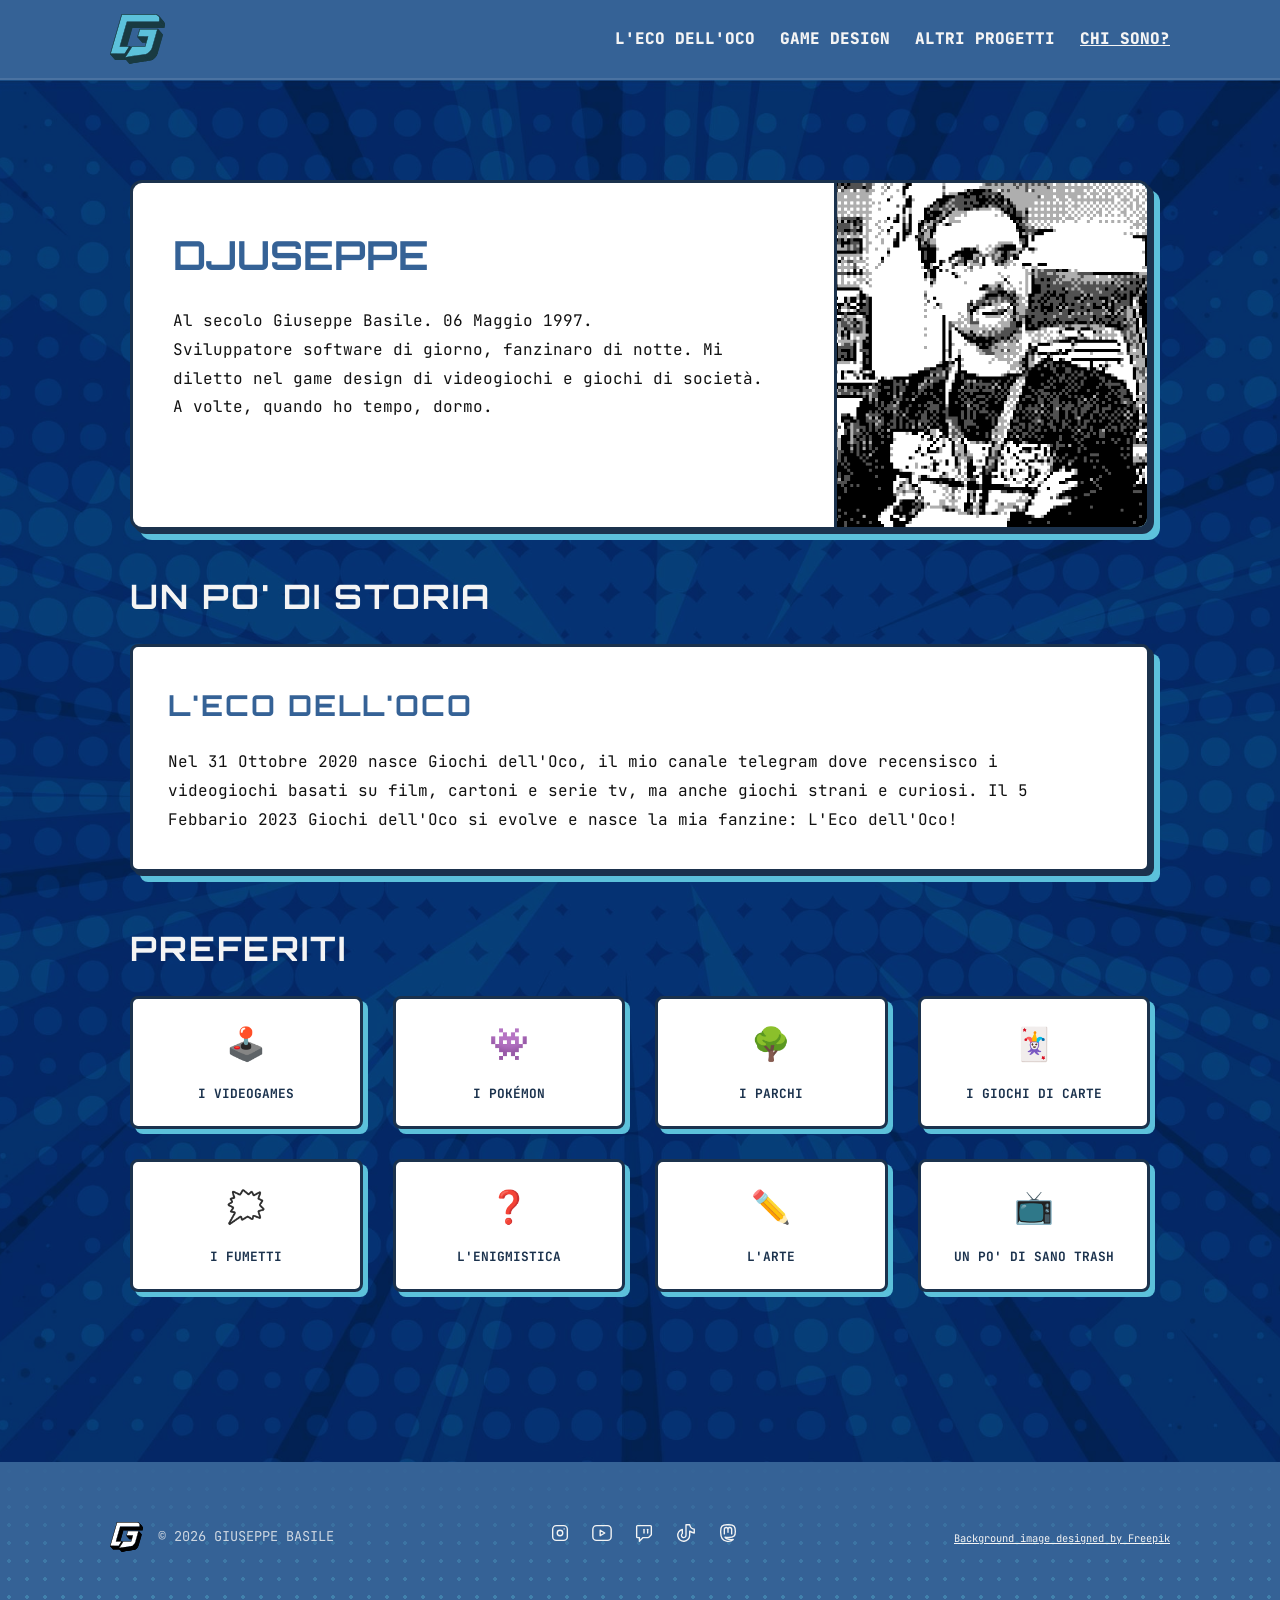
==== pages/about.html @ 5ff9396b "Update about.html" ====
<!DOCTYPE html>
<html lang="it">

<head>
    <meta charset="UTF-8">
    <meta name="viewport" content="width=device-width, initial-scale=1.0">
    <title>Giochi dell'Oco by Djuseppe</title>
    <link rel="stylesheet" href="/style.css">
    <link
        href="https://fonts.googleapis.com/css2?family=JetBrains+Mono:ital,wght@0,100..800;1,100..800&family=Orbitron:wght@400..900&family=Public+Sans:ital,wght@0,100..900;1,100..900&display=swap"
        rel="stylesheet">
</head>

<body>

    <nav class="navbar">
        <div class="container nav-container">
            <div class="logo">
                <a href="/index.html">
                    <img src="/img/logo-colori.svg" alt="Logo Giochi dell'Oco" id="site-logo">
                </a>
            </div>

            <button class="menu-toggle" id="mobile-menu">
                <span class="bar"></span>
                <span class="bar"></span>
                <span class="bar"></span>
            </button>

            <ul class="nav-links">
                <li><a href="pages/eco.html">L'Eco dell'Oco</a></li>
                <li><a href="pages/giochi.html">Game Design</a></li>
                <li><a href="pages/progetti.html">Altri Progetti</a></li>
                <li><a href="pages/about.html" class="active">Chi sono?</a></li>
            </ul>
        </div>
    </nav>

    <div class="page-main-content">

        <main class="main-content">
            <div class="container">

                <section class="bio-section">
                    <div class="container">
                        <article class="bio-card">
                            <div class="bio-content">
                                <h2>DJUSEPPE</h2>
                                <p>
                                    Al secolo Giuseppe Basile. 06 Maggio 1997. </br>
                                    Sviluppatore software di giorno, fanzinaro di notte. Mi diletto nel game design di
                                    videogiochi e giochi di società.</br>
                                    A volte, quando ho tempo, dormo.
                                </p>
                            </div>
                            <div class="bio-image">
                                <img src="../img/gbcamera.png" alt="Djuseppe" class="zine-img">
                            </div>
                        </article>

                        <div class="section-title">
                            <h3>Un po' di Storia</h3>
                        </div>

                        <article class="info-block">
                            <h3>L'Eco dell'Oco</h3>
                            <p>
                                Nel 31 Ottobre 2020 nasce Giochi dell'Oco, il mio canale telegram dove recensisco i
                                videogiochi basati su film, cartoni e serie tv, ma anche giochi strani e curiosi.
                                Il 5 Febbario 2023 Giochi dell'Oco si evolve e nasce la mia fanzine: L'Eco dell'Oco!
                            </p>
                        </article>

                        <div class="section-title">
                            <h3>Preferiti</h3>
                        </div>
                        <section class="inventory-section">
                            <div class="inventory-grid">
                                <div class="inv-item">
                                    <span class="inv-icon">🕹️</span>
                                    <span class="inv-name">I Videogames</span>
                                </div>
                                <div class="inv-item">
                                    <span class="inv-icon">👾</span>
                                    <span class="inv-name">I Pokémon</span>
                                </div>
                                <div class="inv-item">
                                    <span class="inv-icon">🌳</span>
                                    <span class="inv-name">I Parchi</span>
                                </div>
                                <div class="inv-item">
                                    <span class="inv-icon">🃏</span>
                                    <span class="inv-name">I giochi di carte</span>
                                </div>
                                <div class="inv-item">
                                    <span class="inv-icon">🗯️</span>
                                    <span class="inv-name">I Fumetti</span>
                                </div>
                                <div class="inv-item">
                                    <span class="inv-icon">❓</span>
                                    <span class="inv-name">L'enigmistica</span>
                                </div>
                                <div class="inv-item">
                                    <span class="inv-icon">✏️</span>
                                    <span class="inv-name">L'arte</span>
                                </div>
                                <div class="inv-item">
                                    <span class="inv-icon">📺</span>
                                    <span class="inv-name">Un po' di sano trash</span>
                                </div>
                            </div>
                        </section>


                    </div>
                </section>

            </div>
        </main>

    </div>

    <footer class="main-footer">
        <div class="container footer-content">
            <div class="footer-left">
                <div class="logo">
                    <img src="/img/logo-bn.svg" alt="Logo Giochi dell'Oco" id="mini-logo">
                </div>
                <p class="copyright">&copy; 2026 Giuseppe Basile</p>
            </div>

            <div class="footer-right">

                <a href="https://www.instagram.com/djuseppegrm" title="Instagram">
                    <svg xmlns="http://www.w3.org/2000/svg" width="24" height="24" viewBox="0 0 24 24" fill="none"
                        stroke="currentColor" stroke-width="2" stroke-linecap="round" stroke-linejoin="round"
                        class="icon icon-tabler icons-tabler-outline icon-tabler-brand-instagram">
                        <path stroke="none" d="M0 0h24v24H0z" fill="none" />
                        <path d="M4 8a4 4 0 0 1 4 -4h8a4 4 0 0 1 4 4v8a4 4 0 0 1 -4 4h-8a4 4 0 0 1 -4 -4l0 -8" />
                        <path d="M9 12a3 3 0 1 0 6 0a3 3 0 0 0 -6 0" />
                        <path d="M16.5 7.5v.01" />
                    </svg>
                </a>

                <a href="https://www.youtube.com/@djuseppe97" title="Youtube">
                    <svg xmlns="http://www.w3.org/2000/svg" width="24" height="24" viewBox="0 0 24 24" fill="none"
                        stroke="currentColor" stroke-width="2" stroke-linecap="round" stroke-linejoin="round"
                        class="icon icon-tabler icons-tabler-outline icon-tabler-brand-youtube">
                        <path stroke="none" d="M0 0h24v24H0z" fill="none" />
                        <path d="M2 8a4 4 0 0 1 4 -4h12a4 4 0 0 1 4 4v8a4 4 0 0 1 -4 4h-12a4 4 0 0 1 -4 -4v-8" />
                        <path d="M10 9l5 3l-5 3l0 -6" />
                    </svg>
                </a>

                <a href="https://www.twitch.tv/djuseppettv" title="Twitch">
                    <svg xmlns="http://www.w3.org/2000/svg" width="24" height="24" viewBox="0 0 24 24" fill="none"
                        stroke="currentColor" stroke-width="2" stroke-linecap="round" stroke-linejoin="round"
                        class="icon icon-tabler icons-tabler-outline icon-tabler-brand-twitch">
                        <path stroke="none" d="M0 0h24v24H0z" fill="none" />
                        <path
                            d="M4 5v11a1 1 0 0 0 1 1h2v4l4 -4h5.584c.266 0 .52 -.105 .707 -.293l2.415 -2.414c.187 -.188 .293 -.442 .293 -.708v-8.585a1 1 0 0 0 -1 -1h-14a1 1 0 0 0 -1 1l.001 0" />
                        <path d="M16 8l0 4" />
                        <path d="M12 8l0 4" />
                    </svg>
                </a>

                <a href="https://www.tiktok.com/@djuseppe_" title="TikTok">
                    <svg xmlns="http://www.w3.org/2000/svg" width="24" height="24" viewBox="0 0 24 24" fill="none"
                        stroke="currentColor" stroke-width="2" stroke-linecap="round" stroke-linejoin="round"
                        class="icon icon-tabler icons-tabler-outline icon-tabler-brand-tiktok">
                        <path stroke="none" d="M0 0h24v24H0z" fill="none" />
                        <path
                            d="M21 7.917v4.034a9.948 9.948 0 0 1 -5 -1.951v4.5a6.5 6.5 0 1 1 -8 -6.326v4.326a2.5 2.5 0 1 0 4 2v-11.5h4.083a6.005 6.005 0 0 0 4.917 4.917" />
                    </svg>
                </a>

                <a href="https://livellosegreto.it/@Djuseppe" title="Mastodon">
                    <svg xmlns="http://www.w3.org/2000/svg" width="24" height="24" viewBox="0 0 24 24" fill="none"
                        stroke="currentColor" stroke-width="2" stroke-linecap="round" stroke-linejoin="round"
                        class="icon icon-tabler icons-tabler-outline icon-tabler-brand-mastodon">
                        <path stroke="none" d="M0 0h24v24H0z" fill="none" />
                        <path
                            d="M18.648 15.254c-1.816 1.763 -6.648 1.626 -6.648 1.626a18.262 18.262 0 0 1 -3.288 -.256c1.127 1.985 4.12 2.81 8.982 2.475c-1.945 2.013 -13.598 5.257 -13.668 -7.636l-.026 -1.154c0 -3.036 .023 -4.115 1.352 -5.633c1.671 -1.91 6.648 -1.666 6.648 -1.666s4.977 -.243 6.648 1.667c1.329 1.518 1.352 2.597 1.352 5.633s-.456 4.074 -1.352 4.944" />
                        <path
                            d="M12 11.204v-2.926c0 -1.258 -.895 -2.278 -2 -2.278s-2 1.02 -2 2.278v4.722m4 -4.722c0 -1.258 .895 -2.278 2 -2.278s2 1.02 2 2.278v4.722" />
                    </svg>
                </a>

            </div>

            <div class="footer-credits">
                <a class="designedby" href="http://www.freepik.com">Background image designed by Freepik</a>
            </div>
        </div>

    </footer>

    <script>
        const menu = document.querySelector('#mobile-menu');
        const menuLinks = document.querySelector('.nav-links');
        const body = document.querySelector('body');

        menu.addEventListener('click', function () {
            menu.classList.toggle('is-active');
            menuLinks.classList.toggle('active');

            if (menuLinks.classList.contains('active')) {
                body.style.overflow = 'hidden';
            } else {
                body.style.overflow = 'auto';
            }
        });
    </script>

</body>

</html>
---- style.css ----
/* --- VARIABILI COLORE E FONT --- */
:root {
    --primary-color: #356296;
    --secondary-color: #1b324d;
    --accent-color: #5cc1db;
    --alert-color: #ff6b6b;
    --text-dark: #111111;
    --text-grey: #666666;
    --text-light: #f4f4f4;
    --bg-body: #fdfdfd;
    --bg-card: #ffffff;
    --shadow: 0 4px 15px rgba(0, 0, 0, 0.1);

    --font-titles: 'Orbitron', sans-serif;
    --font-mid: "JetBrains Mono", monospace;
    --font-body: 'Open Sans', sans-serif;
}

/* --- RESET E BASE --- */
* {
    margin: 0;
    padding: 0;
    box-sizing: border-box;
}

body {
    font-family: var(--font-body);
    color: var(--text-light);
    line-height: 1.6;
    width: 100%;
    min-height: 100vh;
    margin: 0;
    padding: 0;

}

.page-main-content {
    background-image: url('img/back.jpg');
    background-position: center center;
    background-repeat: no-repeat;
    background-size: cover;
    padding-bottom: 60px;
    background-blend-mode: multiply;
    background-color: var(--primary-color);
}


.container {
    max-width: 1100px;
    margin: 0 auto;
    padding: 0 20px;
}

/* --- NAVBAR --- */
.navbar {
    background-color: var(--primary-color);
    border-bottom: 2px solid rgba(255, 255, 255, 0.1);
    height: 80px;
    display: flex;
    align-items: center;
    position: sticky;
    top: 0;
    z-index: 1000;
}

.nav-container {
    display: flex;
    justify-content: space-between;
    align-items: center;
    width: 100%;
}

.logo #site-logo {
    height: 50px;
    width: auto;
    display: block;
}

.logo #mini-logo {
    height: 30px;
    width: auto;
    display: block;
}

.nav-links {
    display: flex;
    list-style: none;
}

.nav-links li {
    margin-left: 25px;
}

.nav-links a {
    color: var(--text-light);
    text-decoration: none;
    font-family: var(--font-mid);
    text-transform: uppercase;
    font-size: 1rem;
    font-weight: 800;
    transition: transform 0.3s ease, color 0.3s ease;
    display: inline-block;
}

.nav-links a:hover {
    color: var(--accent-color) !important;
    transform: scale(1.1);
}

.nav-links a.active {
    text-decoration: underline;
    pointer-events: none;
    cursor: default;
}

/* --- HAMBURGER MENU --- */
.menu-toggle {
    display: none;
    flex-direction: column;
    cursor: pointer;
    background: none;
    border: none;
}

.bar {
    width: 28px;
    height: 3px;
    background-color: var(--bg-card);
    margin: 4px 0;
    transition: all 0.3s ease-in-out;
}

.menu-toggle.is-active .bar:nth-child(1) {
    transform: translateY(11px) rotate(45deg);
}

.menu-toggle.is-active .bar:nth-child(2) {
    opacity: 0;
    transform: translateX(-20px);
}

.menu-toggle.is-active .bar:nth-child(3) {
    transform: translateY(-11px) rotate(-45deg);
}

/* --- HERO SECTION --- */
.hero-section {
    padding: 20px 0px 80px 0px;
    text-align: center;
    background-color: transparent;
}

/* --- OTTIMIZZAZIONE MOBILE --- */
@media (max-width: 768px) {
    .hero-section {
        /* Riduciamo il padding inferiore (es. a 40px) per non lasciare troppo vuoto */
        padding-bottom: 40px;
    }
}



.hero-section h1 {
    font-family: 'Orbitron', sans-serif;
    font-weight: 900;
    font-size: clamp(3rem, 10vw, 5rem);
    color: var(--bg-body);
    letter-spacing: 4px;

    -webkit-text-stroke: 4px var(--primary-color);
    paint-order: stroke fill;

    rotate: -1deg;

    transform: skewX(-10deg);

    text-shadow:
        0px 1px 0px var(--primary-color),
        0px 2px 0px var(--primary-color),
        0px 3px 0px var(--primary-color),
        0px 4px 0px var(--primary-color),
        0px 5px 0px var(--primary-color),
        0px 6px 0px var(--primary-color),
        0px 7px 0px var(--primary-color),
        0px 8px 0px var(--primary-color),
        0px 0px 20px var(--secondary-color);

    display: inline-block;

    filter: brightness(1.2) contrast(1.1);
}

.hero-subtitle {
    color: var(--text-light);
    font-weight: 900;
    font-family: var(--font-mid);
    text-transform: uppercase;
    letter-spacing: 1px;
    text-shadow: 2px 2px 0px var(--secondary-color);
}

/* --- GRIGLIA CARDS (Main Content) --- */
.main-content {
    padding: 60px 0;
}

.card-grid {
    display: grid;
    grid-template-columns: repeat(3, 1fr);
    gap: 60px;
    margin-bottom: 60px;
    align-items: center;
}

/* --- CARD --- */

.zine-card {
    background: white;
    border-radius: 8px 8px 8px 8px;
    position: relative;
    box-shadow:
        4px 4px 0px var(--secondary-color),
        10px 10px 0px var(--accent-color);
    display: flex;
    flex-direction: column;
    border: 3px solid var(--secondary-color);
    transition: transform 0.2s ease, box-shadow 0.2s ease;
}

.zine-card a {
    text-decoration: none;
}

.card-content h3 {
    font-family: var(--font-mid);
    font-size: 1.3rem;
    color: var(--primary-color);
    margin-bottom: 12px;
    text-transform: uppercase;
    font-weight: 900;
}

.card-content p {
    font-family: var(--font-mid);
    font-size: 0.9rem;
    color: var(--text-dark);
    margin-bottom: 25px;
    line-height: 1.5;
}

.card-btn {
    font-size: 1.1rem;
    margin-top: auto;
    font-family: var(--font-mid);
    font-weight: 700;
    color: var(--primary-color);
    border-bottom: 3px solid var(--accent-color);
    align-self: flex-end;
}

.zine-card:hover {
    animation: cardWiggle 0.3s ease-in-out;
}

.zine-card:hover .card-btn {
    color: var(--accent-color);

}

.card-tag {
    position: absolute;
    top: -12px;
    right: 15px;
    background: var(--alert-color);
    box-shadow: 3px 3px 0px var(--primary-color);
    color: white;
    padding: 4px 12px;
    font-family: var(--font-mid);
    font-weight: 800;
    font-size: 0.75rem;
    transform: rotate(3deg);
    z-index: 10;
    text-transform: uppercase;
}

.card-image {
    width: 100%;
    height: 240px;
    background: #f0f0f0;
    overflow: hidden;
    border-radius: 8px 8px 0 0;
}

.zine-img {
    width: 100%;
    height: 100%;
    object-fit: cover;
    /* Ritaglia l'immagine per riempire il rettangolo senza schiacciarsi */
    display: block;
    filter: contrast(1.1) saturate(0.9);
    /* Un leggero tocco vintage/zine */
}

.placeholder-img {
    width: 100%;
    height: 100%;
    opacity: 0.1;
}

.card-content {
    padding: 25px 20px;
    display: flex;
    flex-direction: column;
    flex-grow: 1;
    position: relative;
    z-index: 1;
    background: white;
    border-radius: 8px;
    overflow: hidden
}

.card-content::before {
    content: "";
    position: absolute;
    top: -20%;
    left: -20%;
    width: 150%;
    height: 150%;
    transform: rotate(-15deg);
    background-image: radial-gradient(var(--accent-color) 4px, transparent 4px);
    background-size: 16px 16px;
    -webkit-mask-image: linear-gradient(to left, rgba(0, 0, 0, 0.4) 0%, rgba(0, 0, 0, 0) 100%);
    mask-image: linear-gradient(to left, rgba(0, 0, 0, 0.4) 0%, rgba(0, 0, 0, 0) 100%);
    z-index: -1;
    pointer-events: none;
}


/* --- RISALTO CARD CENTRALE --- */
.zine-card.featured {
    border-color: var(--accent-color);
    scale: 1.2;
    z-index: 10;
    box-shadow:
        6px 6px 0px var(--secondary-color),
        12px 12px 0px var(--alert-color),
        0 0 20px var(--accent-color);
}

.zine-card.featured::after {
    content: "";
    position: absolute;
    inset: 0;
    /* Crea una sfumatura azzurra che parte dal basso */
    background: linear-gradient(to top, rgba(0, 212, 255, 0.15) 0%, transparent 40%);
    pointer-events: none;
    /* Così puoi cliccare i tasti sotto */
    border-radius: 8px;
    z-index: 2;
}

/* --- SIMBOLINI GEOMETRICI (SPARKS) INTORNO ALLA CARD --- */

/* Contenitore principale all'interno della card: si assicura che i simboli non creino scrollbar */
.zine-card.featured .card-sparks {
    position: absolute;
    inset: 0;
    pointer-events: none;
    /* Non bloccano i click sulla card */
    z-index: -1;
    /* Fluttuano *dietro* la card per non coprire il testo */
}

/* Regola base per ogni singolo simbolino */
.spark {
    position: absolute;
    display: block;
    width: 14px;
    /* Dimensione dei simbolini */
    height: 14px;
    opacity: 1;
    transition: transform 0.3s ease;
}

/* LA FORMA A CROCE (PLUS) - Usiamo pseudo-elementi per crearla con precisione */
.spark::before,
.spark::after {
    content: "";
    position: absolute;
    top: 50%;
    left: 50%;
    background: currentColor;
    /* Prende il color definito sotto */
    border-radius: 2px;
}

/* Linea Orizzontale */
.spark::before {
    width: 100%;
    height: 4px;
    /* Spessore linea */
    transform: translate(-50%, -50%);
}

/* Linea Verticale */
.spark::after {
    width: 4px;
    /* Spessore linea */
    height: 100%;
    transform: translate(-50%, -50%);
}


/* --- POSIZIONAMENTO SPECIFICO COME NELLA FOTO 6 --- */

/* 1. Croci Ciano in Alto a Sinistra */
.s-cyan-1 {
    color: var(--accent-color);
    /* Ciano */
    top: -30px;
    left: -20px;
    transform: scale(0.8) rotate(-15deg);
}

.s-cyan-2 {
    color: var(--accent-color);
    top: -10px;
    left: -40px;
    transform: scale(1.1) rotate(20deg);
}

/* 2. Croci Arancioni in Basso a Destra */
.s-orange-1 {
    color: var(--alert-color);
    /* L'arancione che avevi già nel tag */
    bottom: -35px;
    right: -15px;
    transform: scale(1) rotate(10deg);
}

.s-orange-2 {
    color: var(--alert-color);
    bottom: -15px;
    right: -35px;
    transform: scale(0.9) rotate(-30deg);
}

/* TOCCO EXTRA INTERATTIVO: Al passaggio del mouse, i simboli "vibrano" */
.zine-card.featured:hover .spark {
    filter: brightness(1.2) drop-shadow(0 0 5px currentColor);
}

/* --- FOOTER --- */
.main-footer {
    background-color: var(--primary-color);
    color: var(--text-light);
    padding: 60px 0;
    position: relative;
    overflow: hidden;
}

.main-footer::before {
    content: "";
    position: absolute;
    top: 0;
    left: 0;
    width: 100%;
    height: 100%;
    background-image: radial-gradient(var(--accent-color) 2px, transparent 2px);
    background-size: 18px 18px;
    -webkit-mask-image: linear-gradient(to top, rgba(0, 0, 0, 0.6) 0%, rgba(0, 0, 0, 0) 100%);
    mask-image: linear-gradient(to top, rgba(0, 0, 0, 0.6) 0%, rgba(0, 0, 0, 0) 100%);
    opacity: 0.6;
    pointer-events: none;
}

.footer-content {
    position: relative;
    z-index: 1;
    display: flex;
    justify-content: space-between;
    align-items: center;
}

.footer-left {
    display: flex;
    align-items: center;
    gap: 15px;
}

.copyright {
    font-family: var(--font-mid);
    font-size: 0.85rem;
    opacity: 0.8;
    text-transform: uppercase;
}

.footer-right {
    display: flex;
    gap: 20px;
    align-items: center;
}

.footer-credits a {
    font-family: var(--font-mid);
    color: var(--text-light);
    font-size: 0.65rem;
}

.footer-right a {
    color: var(--text-light);
    transition: color 0.3s ease, transform 0.2s ease;
}

.footer-right a:hover {
    color: var(--accent-color);
    transform: scale(1.1);
}

.footer-right svg {
    stroke: currentColor;
    width: 22px;
    height: 22px;
    stroke-width: 1.5;
}

/* --- RESPONSIVE --- */
@media screen and (max-width: 900px) {
    .card-grid {
        grid-template-columns: 1fr;
        max-width: 500px;
        margin-left: auto;
        margin-right: auto;
        gap: 50px;
        /* Più spazio tra le card in colonna */
    }

    .zine-card.featured {
        scale: 1;
        box-shadow: 8px 8px 0px var(--accent-color);
        order: -1;
        margin-bottom: 20px;
    }
}

@media screen and (max-width: 768px) {
    .nav-links {
        flex-direction: column;
        justify-content: center;
        align-items: center;
        position: fixed;
        top: 0;
        left: 0;
        width: 100%;
        height: 100vh;
        background-color: var(--primary-color);
        z-index: 999;
        opacity: 0;
        visibility: hidden;
        transform: translateY(-20px);
        transition: all 0.4s cubic-bezier(0.4, 0, 0.2, 1);
    }

    .nav-links.active {
        opacity: 1;
        visibility: visible;
        transform: translateY(0);
    }

    .nav-links li {
        margin: 20px 0;
    }

    .nav-links a {
        font-size: 1.8rem;
    }

    .menu-toggle {
        display: flex;
        z-index: 1000;
    }

    .hero-section h1 {
        font-size: 2.5rem;
    }
}

@media screen and (max-width: 600px) {
    .footer-content {
        flex-direction: column;
        gap: 20px;
        text-align: center;
    }

    .footer-left {
        flex-direction: column;
        gap: 5px;
    }
}

/* Animazione Shake/Wiggle */
@keyframes cardWiggle {
    0% {
        transform: rotate(0deg);
    }

    25% {
        transform: rotate(-1deg);
    }

    50% {
        transform: rotate(1deg);
    }

    75% {
        transform: rotate(-1deg);
    }

    100% {
        transform: rotate(0deg);
    }
}

/* --- BIO CARD SPECIFICA --- */
.bio-card {
    display: flex;
    background: white;
    border: 3px solid var(--secondary-color);
    border-radius: 12px;
    /* Manteniamo la tua firma visiva: la doppia ombra solida */
    box-shadow:
        4px 4px 0px var(--secondary-color),
        10px 10px 0px var(--accent-color);
    margin: 40px 0;
    overflow: hidden;
    /* Per l'immagine e il raggio del bordo */
    min-height: 350px;
}

.bio-content {
    flex: 2;
    /* Prende più spazio del testo */
    padding: 40px;
    display: flex;
    flex-direction: column;
    justify-content:flex-start;
    position: relative;
}

.bio-content h2 {
    font-family: var(--font-titles);
    color: var(--primary-color);
    font-size: 2.5rem;
    margin-bottom: 20px;
    text-transform: uppercase;
}

.bio-content p {
    font-family: var(--font-mid);
    color: var(--text-dark);
    font-size: 1rem;
    line-height: 1.8;
}

.bio-image {
    flex: 1;
    /* Spazio per l'immagine */
    background: var(--accent-color);
    border-left: 3px solid var(--secondary-color);
}

.bio-image img {
    width: 100%;
    height: 100%;
    object-fit: cover;
    display: block;
}

/* Badge di stile per la Bio */
.stat-badge {
    display: inline-block;
    margin-top: 20px;
    margin-right: 10px;
    padding: 5px 15px;
    background: var(--secondary-color);
    color: white;
    font-family: var(--font-mid);
    font-weight: 700;
    font-size: 0.8rem;
    border-radius: 5px;
}

/* --- RESPONSIVE BIO --- */
@media screen and (max-width: 768px) {
    .bio-card {
        flex-direction: column-reverse;
        /* Testo sotto, immagine sopra */
        min-height: auto;
    }

    .bio-image {
        height: 300px;
        border-left: none;
        border-bottom: 3px solid var(--secondary-color);
    }

    .bio-content {
        padding: 25px;
    }

    .bio-content h2 {
        font-size: 1.8rem;
    }
}

/* --- BLOCCO INFO BIO (STATICO) --- */
.info-block {
    background: white;
    border: 3px solid var(--secondary-color);
    border-radius: 8px;
    padding: 35px;
    margin-bottom: 50px;
    position: relative;

    /* Manteniamo la tua firma visiva: la doppia ombra solida */
    box-shadow:
        4px 4px 0px var(--secondary-color),
        10px 10px 0px var(--accent-color);
}

/* Titolo del blocco */
.info-block h3 {
    font-family: var(--font-titles);
    color: var(--primary-color);
    font-size: 1.8rem;
    margin-bottom: 20px;
    text-transform: uppercase;
    letter-spacing: 2px;
}

/* Testo del blocco */
.info-block p {
    font-family: var(--font-mid);
    color: var(--text-dark);
    font-size: 1rem;
    line-height: 1.8;
}

/* Rimuoviamo qualsiasi effetto hover che potrebbe derivare da altre classi */
.info-block:hover {
    transform: none;
    animation: none;
}

.inventory-grid {
    display: grid;
    grid-template-columns: repeat(4, 1fr);
    gap: 30px;
    margin: 20px 0 50px 0;
    justify-content: center;
}

.inv-item {
    background: white;
    border: 3px solid var(--secondary-color);
    border-radius: 8px;
    padding: 20px;
    text-align: center;
    /* Ombra più piccola per elementi piccoli */
    box-shadow: 5px 5px 0px var(--accent-color);
}

.inv-icon {
    display: block;
    font-size: 2rem;
    margin-bottom: 10px;
}

.inv-name {
    font-family: var(--font-mid);
    font-weight: 700;
    text-transform: uppercase;
    font-size: 0.8rem;
    color: var(--secondary-color);
}

.section-title {
    font-family: var(--font-titles);
    color: var(--text-light);
    font-size: 1.8rem;
    margin-bottom: 20px;
    text-transform: uppercase;
    letter-spacing: 2px;
}

/* --- LOGICA RESPONSIVE PER RIGHE SEMPRE UGUALI --- */

/* Tablet: Se lo schermo si restringe, passiamo a 3 colonne (e gli elementi avanzati si centrano) */
@media screen and (max-width: 992px) {
    .inventory-grid {
        grid-template-columns: repeat(2, 1fr);
    }
}

/* Mobile Large: 2 colonne (Perfetto per 8 elementi: avrai 4 righe da 2) */
@media screen and (max-width: 768px) {
    .inventory-grid {
        grid-template-columns: repeat(2, 1fr);
        gap: 15px;
    }
}

/* Mobile Small: Se vuoi proprio esagerare, 1 colonna sola */
@media screen and (max-width: 480px) {
    .inventory-grid {
        grid-template-columns: 1fr;
    }
}
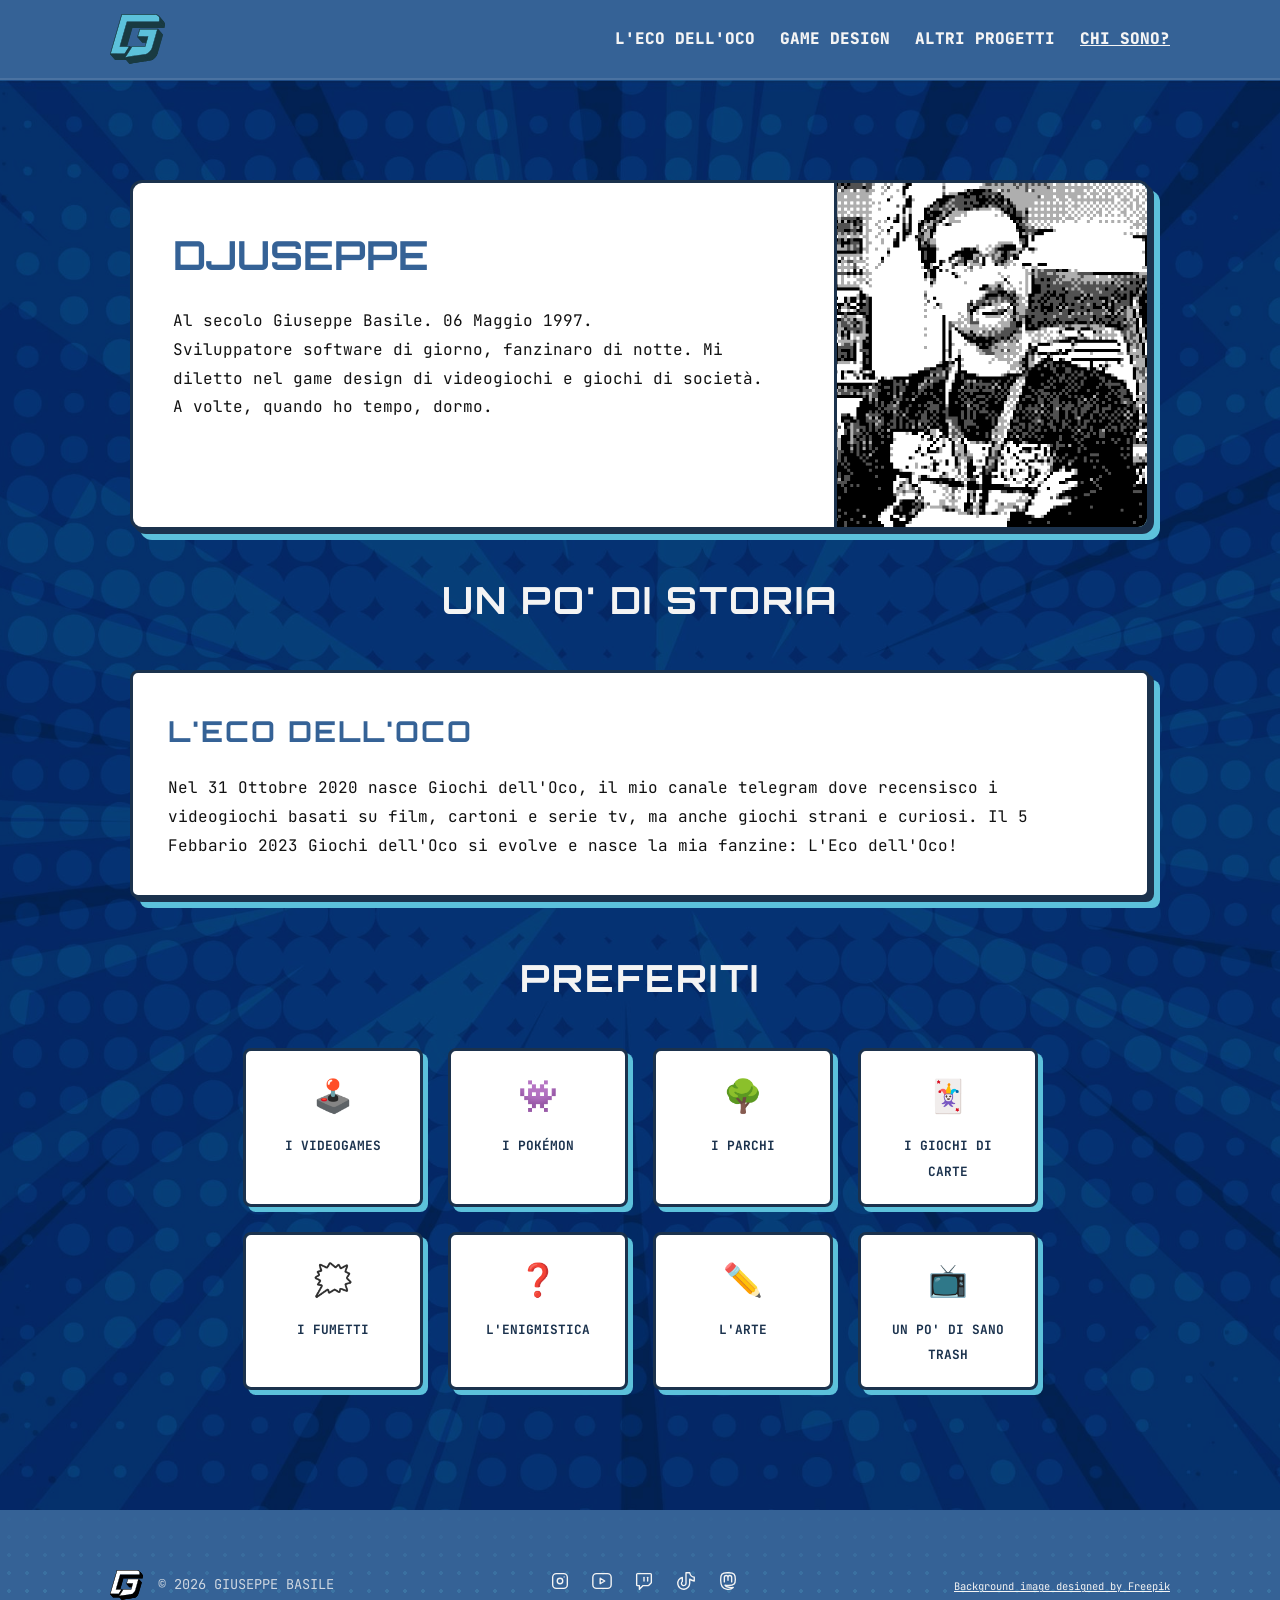
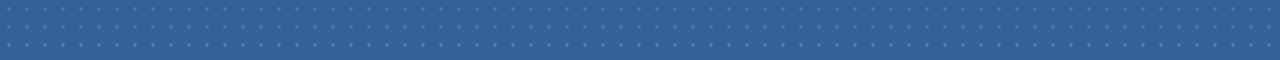
==== commit eabb50a7: "fix + pagina wip" ====
--- a/pages/about.html
+++ b/pages/about.html
@@ -5,7 +5,7 @@
     <meta charset="UTF-8">
     <meta name="viewport" content="width=device-width, initial-scale=1.0">
     <title>Giochi dell'Oco by Djuseppe</title>
-    <link rel="stylesheet" href="/style.css">
+    <link rel="stylesheet" href="../style.css">
     <link
         href="https://fonts.googleapis.com/css2?family=JetBrains+Mono:ital,wght@0,100..800;1,100..800&family=Orbitron:wght@400..900&family=Public+Sans:ital,wght@0,100..900;1,100..900&display=swap"
         rel="stylesheet">
@@ -16,8 +16,8 @@
     <nav class="navbar">
         <div class="container nav-container">
             <div class="logo">
-                <a href="/index.html">
-                    <img src="/img/logo-colori.svg" alt="Logo Giochi dell'Oco" id="site-logo">
+                <a href="../index.html">
+                    <img src="../img/logo-colori.svg" alt="Logo Giochi dell'Oco" id="site-logo">
                 </a>
             </div>
 
@@ -28,10 +28,10 @@
             </button>
 
             <ul class="nav-links">
-                <li><a href="pages/eco.html">L'Eco dell'Oco</a></li>
-                <li><a href="pages/giochi.html">Game Design</a></li>
-                <li><a href="pages/progetti.html">Altri Progetti</a></li>
-                <li><a href="pages/about.html" class="active">Chi sono?</a></li>
+                <li><a href="/pages/eco.html">L'Eco dell'Oco</a></li>
+                <li><a href="/pages/giochi.html">Game Design</a></li>
+                <li><a href="/pages/progetti.html">Altri Progetti</a></li>
+                <li><a href="/pages/about.html" class="active">Chi sono?</a></li>
             </ul>
         </div>
     </nav>
@@ -124,7 +124,7 @@
         <div class="container footer-content">
             <div class="footer-left">
                 <div class="logo">
-                    <img src="/img/logo-bn.svg" alt="Logo Giochi dell'Oco" id="mini-logo">
+                    <img src="../img/logo-bn.svg" alt="Logo Giochi dell'Oco" id="mini-logo">
                 </div>
                 <p class="copyright">&copy; 2026 Giuseppe Basile</p>
             </div>
--- a/style.css
+++ b/style.css
@@ -44,6 +44,10 @@
     background-color: var(--primary-color);
 }
 
+.secondary-content {
+    padding: 60px 0px 60px 0;
+    background-color: var(--secondary-color);
+}
 
 .container {
     max-width: 1100px;
@@ -643,7 +647,7 @@
     padding: 40px;
     display: flex;
     flex-direction: column;
-    justify-content:flex-start;
+    justify-content: flex-start;
     position: relative;
 }
 
@@ -793,6 +797,15 @@
     letter-spacing: 2px;
 }
 
+.section-title p{
+    font-family: var(--font-mid);
+    color: var(--text-light);
+    font-size: 1.2rem;
+    margin-bottom: 20px;
+    text-transform: uppercase;
+    letter-spacing: 2px;
+}
+
 /* --- LOGICA RESPONSIVE PER RIGHE SEMPRE UGUALI --- */
 
 /* Tablet: Se lo schermo si restringe, passiamo a 3 colonne (e gli elementi avanzati si centrano) */
@@ -815,4 +828,622 @@
     .inventory-grid {
         grid-template-columns: 1fr;
     }
+}
+
+/* ============================================================
+   PAGINA FANZINE: L'ECO DELL'OCO
+   ============================================================ */
+
+/* --- 1. HERO SECTION (L'ULTIMA USCITA) --- */
+.featured-issue {
+    padding: 80px 0;
+    width: 100%;
+}
+
+.featured-flex {
+    display: flex;
+    align-items: center;
+    justify-content: center;
+    gap: 60px;
+}
+
+/* Copertina Sospesa con Effetto 3D */
+.issue-cover-standalone {
+    position: relative;
+    flex: 0 0 380px;
+    /* Effetto inclinazione prospettica */
+    transform: perspective(1000px) rotateY(15deg) rotateX(5deg) skewY(2deg);
+    z-index: 2;
+}
+
+.issue-cover-standalone img {
+    width: 100%;
+    height: auto;
+    border: 4px solid var(--secondary-color);
+    border-radius: 4px;
+    display: block;
+    position: relative;
+    z-index: 2;
+}
+
+/* Ombra morbida per effetto "sospeso" */
+.cover-shadow {
+    position: absolute;
+    top: 20px;
+    left: 20px;
+    width: 100%;
+    height: 100%;
+    background: var(--accent-color);
+    opacity: 0.4;
+    z-index: 1;
+    filter: blur(20px);
+}
+
+/* Card Informazioni */
+.issue-info-card {
+    flex: 1;
+    max-width: 550px;
+    background: white;
+    border: 3px solid var(--secondary-color);
+    border-radius: 8px;
+    /* Arrotondamento richiesto */
+    padding: 40px;
+    box-shadow: 10px 10px 0px var(--secondary-color);
+    position: relative;
+    overflow: hidden;
+    /* Per contenere il mezzotono */
+}
+
+/* Mezzotono Diagonale per la Hero Card */
+.issue-info-card::after {
+    content: "";
+    position: absolute;
+    top: -10%;
+    right: -10%;
+    width: 150px;
+    height: 120%;
+    background-image: radial-gradient(var(--secondary-color) 30%, transparent 30%);
+    background-size: 8px 8px;
+    transform: rotate(-15deg);
+    -webkit-mask-image: linear-gradient(135deg, transparent 40%, black 100%);
+    mask-image: linear-gradient(135deg, transparent 40%, black 100%);
+    opacity: 0.15;
+    pointer-events: none;
+}
+
+.issue-number {
+    font-family: var(--font-mid);
+    color: var(--accent-color);
+    font-weight: 900;
+    font-size: 0.85rem;
+    letter-spacing: 1.5px;
+    display: block;
+    margin-bottom: 15px;
+}
+
+.issue-title {
+    font-family: var(--font-mid);
+    color: var(--primary-color);
+    font-weight: 900;
+    font-size: 1.5rem;
+    letter-spacing: 1.5px;
+    display: block;
+    margin-bottom: 15px;
+}
+
+.issue-info-card h3 {
+    font-family: var(--font-titles);
+    font-size: 2.5rem;
+    color: var(--primary-color);
+    margin-bottom: 20px;
+    text-transform: uppercase;
+}
+
+.issue-info-card p {
+    font-family: var(--font-mid);
+    line-height: 1.6;
+    color: var(--text-dark);
+    margin-bottom: 30px;
+}
+
+/* Pulsanti Industrial */
+.issue-actions {
+    display: flex;
+    gap: 15px;
+}
+
+.btn-solid,
+.btn-outline {
+    padding: 6px 30px;
+    font-family: var(--font-mid);
+    font-weight: bold;
+    text-decoration: none;
+    text-transform: uppercase;
+    font-size: 0.9rem;
+    border-radius: 4px;
+    transition: transform 0.1s ease;
+}
+
+.btn-solid {
+    background: var(--secondary-color);
+    color: white;
+    border: 3px solid var(--secondary-color);
+}
+
+.btn-outline {
+    background: transparent;
+    color: var(--secondary-color);
+    border: 3px solid var(--secondary-color);
+}
+
+/* --- 2. SEZIONE ARCHIVIO (GRIGLIA QUADRATA) --- */
+.zine-archive {
+    padding: 60px 0 100px 0;
+    background-color: rgba(0, 0, 0, 0.02);
+    /* Leggero stacco visivo */
+}
+
+.section-title {
+    text-align: center;
+    font-family: var(--font-titles);
+    margin-bottom: 40px;
+    font-size: 2rem;
+}
+
+.inventory-grid {
+    display: grid;
+    /* Manteniamo i tuoi quadrati fissi da 180px */
+    grid-template-columns: repeat(4, 180px);
+    gap: 25px;
+    justify-content: center;
+    margin: 0 auto;
+}
+
+/* Item dell'archivio (Quadrati fissi) */
+.zine-item {
+    width: 180px;
+    height: 180px;
+    background: white;
+    border: 3px solid var(--secondary-color);
+    border-radius: 8px;
+    /* Arrotondamento richiesto */
+    box-shadow: 6px 6px 0px var(--accent-color);
+    display: flex;
+    flex-direction: column;
+    align-items: center;
+    justify-content: center;
+    padding: 15px;
+    text-align: center;
+    position: relative;
+}
+
+.zine-mini-label {
+    font-family: var(--font-mid);
+    font-weight: 900;
+    font-size: 0.7rem;
+    color: var(--accent-color);
+    margin-bottom: 10px;
+}
+
+.zine-mini-cover {
+    width: 60px;
+    height: 80px;
+    background: #f0f0f0;
+    border: 2px solid var(--secondary-color);
+    margin-bottom: 10px;
+    overflow: hidden;
+}
+
+.zine-mini-cover img {
+    width: 100%;
+    height: 100%;
+    object-fit: cover;
+}
+
+.zine-links {
+    font-family: var(--font-mid);
+    font-size: 0.7rem;
+    font-weight: bold;
+    text-transform: uppercase;
+}
+
+.zine-links a {
+    color: var(--secondary-color);
+    text-decoration: none;
+}
+
+.zine-links a:hover {
+    text-decoration: underline;
+}
+
+/* --- 3. RESPONSIVE --- */
+@media screen and (max-width: 992px) {
+    .featured-flex {
+        flex-direction: column;
+        gap: 40px;
+        text-align: center;
+    }
+
+    .issue-cover-standalone {
+        flex: 0 0 auto;
+        width: 280px;
+        /* Riduciamo l'effetto 3D su tablet/mobile per leggibilità */
+        transform: rotateY(-10deg) rotateX(5deg);
+    }
+
+    .inventory-grid {
+        grid-template-columns: repeat(3, 180px);
+    }
+
+    .issue-actions {
+        justify-content: center;
+    }
+}
+
+@media screen and (max-width: 768px) {
+    .inventory-grid {
+        grid-template-columns: repeat(2, 180px);
+    }
+}
+
+@media screen and (max-width: 420px) {
+    .inventory-grid {
+        grid-template-columns: repeat(2, 1fr);
+        max-width: 100%;
+        gap: 15px;
+        padding: 0 15px;
+    }
+
+    .zine-item {
+        width: 100%;
+        height: auto;
+        aspect-ratio: 1 / 1;
+    }
+}
+
+/* --- IL SEPARATORE "LAMA BIANCA" --- */
+.diagonal-divider {
+    position: relative;
+    width: 100%;
+    height: 100px;
+    background: white;
+    margin-top: -50px;
+    margin-bottom: -50px;
+    z-index: 10;
+    clip-path: polygon(0 30%,100% 0%,100% 50%,0 80%);
+}
+
+body:has(.secondary-content) .diagonal-divider {
+    display: block;
+}
+
+.diagonal-divider::after {
+    content: "";
+    position: absolute;
+    bottom: 0;
+    left: 0;
+    width: 100%;
+    height: 100%;
+    background: white;
+    /* Colore della sezione successiva (archivio) */
+
+    /* Il taglio diagonale responsive */
+    clip-path: polygon(0 100%, 100% 100%, 100% 0);
+}
+
+/* --- ADATTAMENTO MOBILE --- */
+@media screen and (max-width: 768px) {
+    .diagonal-divider {
+        height: 60px;
+        margin-top: -30px;
+        margin-bottom: -30px;
+        clip-path: polygon(0 30%,100% 0%,100% 50%,0 80%);
+    }
+}
+
+
+/* --- LIBRARY GRID (TASCHEN STYLE) --- */
+.library{
+    background-color: transparent;
+    border-radius: 8px;
+}
+
+.library-grid {
+    display: grid;
+    grid-template-columns: repeat(auto-fill, minmax(200px, 0.5fr));
+    gap: 40px;
+    justify-content: center;
+    min-height: 0;
+    padding: 0 20px; /* Padding gestito qui per non bloccare l'animazione */
+    transition: padding 0.4s ease;
+    opacity: 0;
+    visibility: hidden;
+}
+
+/* La Card come Scatola da Esposizione */
+.library-card {
+    background: white;
+    display: flex;
+    flex-direction: column;
+    transition: transform 0.2s ease;
+    overflow: hidden;
+    padding: 20px;
+}
+
+/* Area Copertina */
+.library-card-display {
+    position: relative;
+    padding: 20px;
+    display: flex;
+    justify-content: center;
+    align-items: center;
+    aspect-ratio: 3/4;
+}
+
+.library-card-display:hover{
+    scale: 1.1;
+}
+
+.library-card-display img {
+    width: 100%;
+    height: 100%;
+    object-fit: contain; 
+    box-shadow: 0 10px 20px rgba(0,0,0,0.2);
+}
+
+.library-card-tag {
+    position: absolute;
+    top: 10px;
+    right: 10px;
+    background: var(--accent-color);
+    color: white;
+    font-family: var(--font-mid);
+    font-weight: 900;
+    padding: 4px 8px;
+    font-size: 0.7rem;
+    border-radius: 4px;
+}
+
+.library-card-info{
+    padding: 10px;
+    text-align: center;
+}
+
+.card-link-wrapper {
+    display: block;
+    text-decoration: none;
+    color: inherit;
+}
+
+/* Stile per il link sul titolo */
+.title-link {
+    text-decoration: none;
+    color: inherit;
+}
+
+.library-date {
+    font-family: var(--font-mid);
+    font-size: 1rem;
+    font-weight: 800;
+    color: var(--secondary-color);
+    display: block;
+}
+
+.library-card-footer {
+    display: flex;
+    gap: 10px;
+}
+
+.library-btn-mini {
+    flex: 1;
+    text-align: center;
+    padding: 8px;
+    font-family: var(--font-mid);
+    font-size: 0.7rem;
+    border: 2px solid var(--primary-color);
+    text-decoration: none;
+    color: var(--primary-color);
+    font-weight: bold;
+    border-radius: 4px;
+}
+
+/* Il contenitore che gestisce l'animazione */
+.accordion-content {
+    display: grid;
+    grid-template-rows: 0fr;
+    transition: grid-template-rows 0.4s cubic-bezier(0.4, 0, 0.2, 1), margin 0.4s ease, border-color 0.4s ease;
+    overflow: hidden;
+    border-radius: 0 0 8px 8px;
+    margin-top: -20px;
+    margin-bottom: 20px;
+    background-color: var(--bg-card);
+}
+
+.accordion-item.is-open .accordion-content {
+    grid-template-rows: 1fr;
+    margin-bottom: 20px;
+}
+
+.accordion-item.is-open .library-grid {
+    padding: 40px 20px;
+    opacity: 1;
+    visibility: visible;
+    transition: opacity 0.3s ease, visibility 0.3s ease;
+}
+
+.accordion-header {
+    background-color: var(--primary-color);
+    color: white;
+    padding: 10px 30px;
+    border-radius: 8px;
+    display: flex;
+    justify-content: space-between;
+    align-items: center;
+    transition: all 0.3s ease;
+    
+    font-family: var(--font-mid);
+    font-weight: 900;
+    font-size: 1.2rem;
+    letter-spacing: 2px;
+    position: relative;
+    overflow: hidden;
+    margin-bottom: 10px;
+}
+
+.accordion-header::before {
+    content: "";
+    position: absolute;
+    right: -20px;
+    top: -60%;
+    bottom: -30%;
+    width: 300px;
+    height: 200%;
+    background-image: radial-gradient(var(--accent-color) 30%, transparent 30%);
+    background-size: 8px 8px;
+    transform: rotate(15deg);
+    -webkit-mask-image: linear-gradient(135deg, transparent 40%, black 100%);
+    mask-image: linear-gradient(135deg, transparent 40%, black 100%);
+    pointer-events: none;
+}
+
+.accordion-header::after {
+    content: "+";
+    font-family: var(--font-mid);
+    font-size: 1.5rem;
+    font-weight: bold;
+    transition: transform 0.3s ease;
+}
+
+/* Rotazione dell'indicatore quando è aperto */
+.accordion-item.is-open .accordion-header::after {
+    content: "-";
+    transform: rotate(180deg);
+}
+
+@media (max-width: 768px) {
+    
+    .accordion-item.is-open .library-grid {
+        padding: 15px 10px;
+        display: flex;
+        flex-direction: column;
+        gap: 12px;
+    }
+
+    .library-card {
+        flex-direction: row;
+        align-items: center;
+        padding: 8px 12px;
+        height: auto;
+        gap: 15px;
+        border: 1px solid var(--primary-color);
+        border-radius: 16px;
+    }
+
+    .library-card-display {
+        flex: 0 0 60px;
+        height: 80px;  
+        padding: 0;
+        background: transparent;
+        border-bottom: none;
+        overflow: hidden;
+    }
+
+    .library-card-display img {
+        width: 100%;
+        height: 100%;
+        object-fit: cover; 
+        box-shadow: none;
+        border-radius: 2px;
+    }
+
+    .library-card-tag {
+        display: none;
+    }
+
+    .library-card-meta {
+        padding: 0;
+        display: flex;
+        flex: 1;
+        justify-content: space-between;
+        align-items: center;
+    }
+
+    .library-title {
+        font-size: 0.85rem;
+        margin: 0;
+        line-height: 1.2;
+        max-width: 60%; /* Evita che il titolo vada sopra la data */
+    }
+
+    .library-date {
+        font-size: 1rem;
+        color: var(--secondary-color);
+        white-space: nowrap;
+    }
+}
+
+.mobile-only {
+    display: none !important; /* Nasconde l'elemento su schermi grandi */
+}
+
+/* --- MEDIA QUERY (Mobile: sotto i 768px) --- */
+@media (max-width: 768px) {
+    
+    .mobile-only {
+        display: flex !important; /* Fa riapparire l'elemento solo su mobile */
+    }
+
+    /* Stile specifico per l'icona su mobile */
+    .library-download-icon {
+        color: var(--secondary-color);
+        padding: 10px;
+        margin-left: 10px;
+        transition: transform 0.2s ease;
+    }
+
+    /* Rimuoviamo l'hover o lo rendiamo adatto al touch */
+    .library-download-icon:active {
+        transform: scale(0.9);
+        color: var(--accent-color);
+    }
+
+    .library-card {
+        cursor: pointer;
+    }
+
+    .library-date {
+        display: flex;
+        flex-direction: row; /* Allineamento orizzontale */
+        justify-content: space-between; /* Spinge info a sinistra e download a destra */
+        align-items: center;
+        flex: 1; /* Occupa tutto lo spazio rimanente accanto alla cover */
+        padding: 0;
+        pointer-events: auto;
+    }
+
+    .library-download-icon.mobile-only {
+        display: flex !important;
+        padding: 10px; /* Area di tocco ottimale */
+        color: var(--secondary-color);
+        margin-left: auto; /* Ulteriore sicurezza per spingere a destra */
+    }
+}
+
+.wip-content {
+    display: flex;
+    flex-direction: column;
+    align-items: center;
+    justify-content: center;
+    text-align: center;
+    padding: 80px 20px;
+    min-height: 60vh;
+}
+
+.wip-content .hero-img {
+    max-width: 500px; /* Dimensione controllata */
+    height: auto;
+    margin-bottom: 40px;
+    /* Ombra solida per dare profondità "meccanica" */
+    filter: drop-shadow(4px 4px 10px var(--bg-card));
+    transition: transform 0.3s ease;
 }
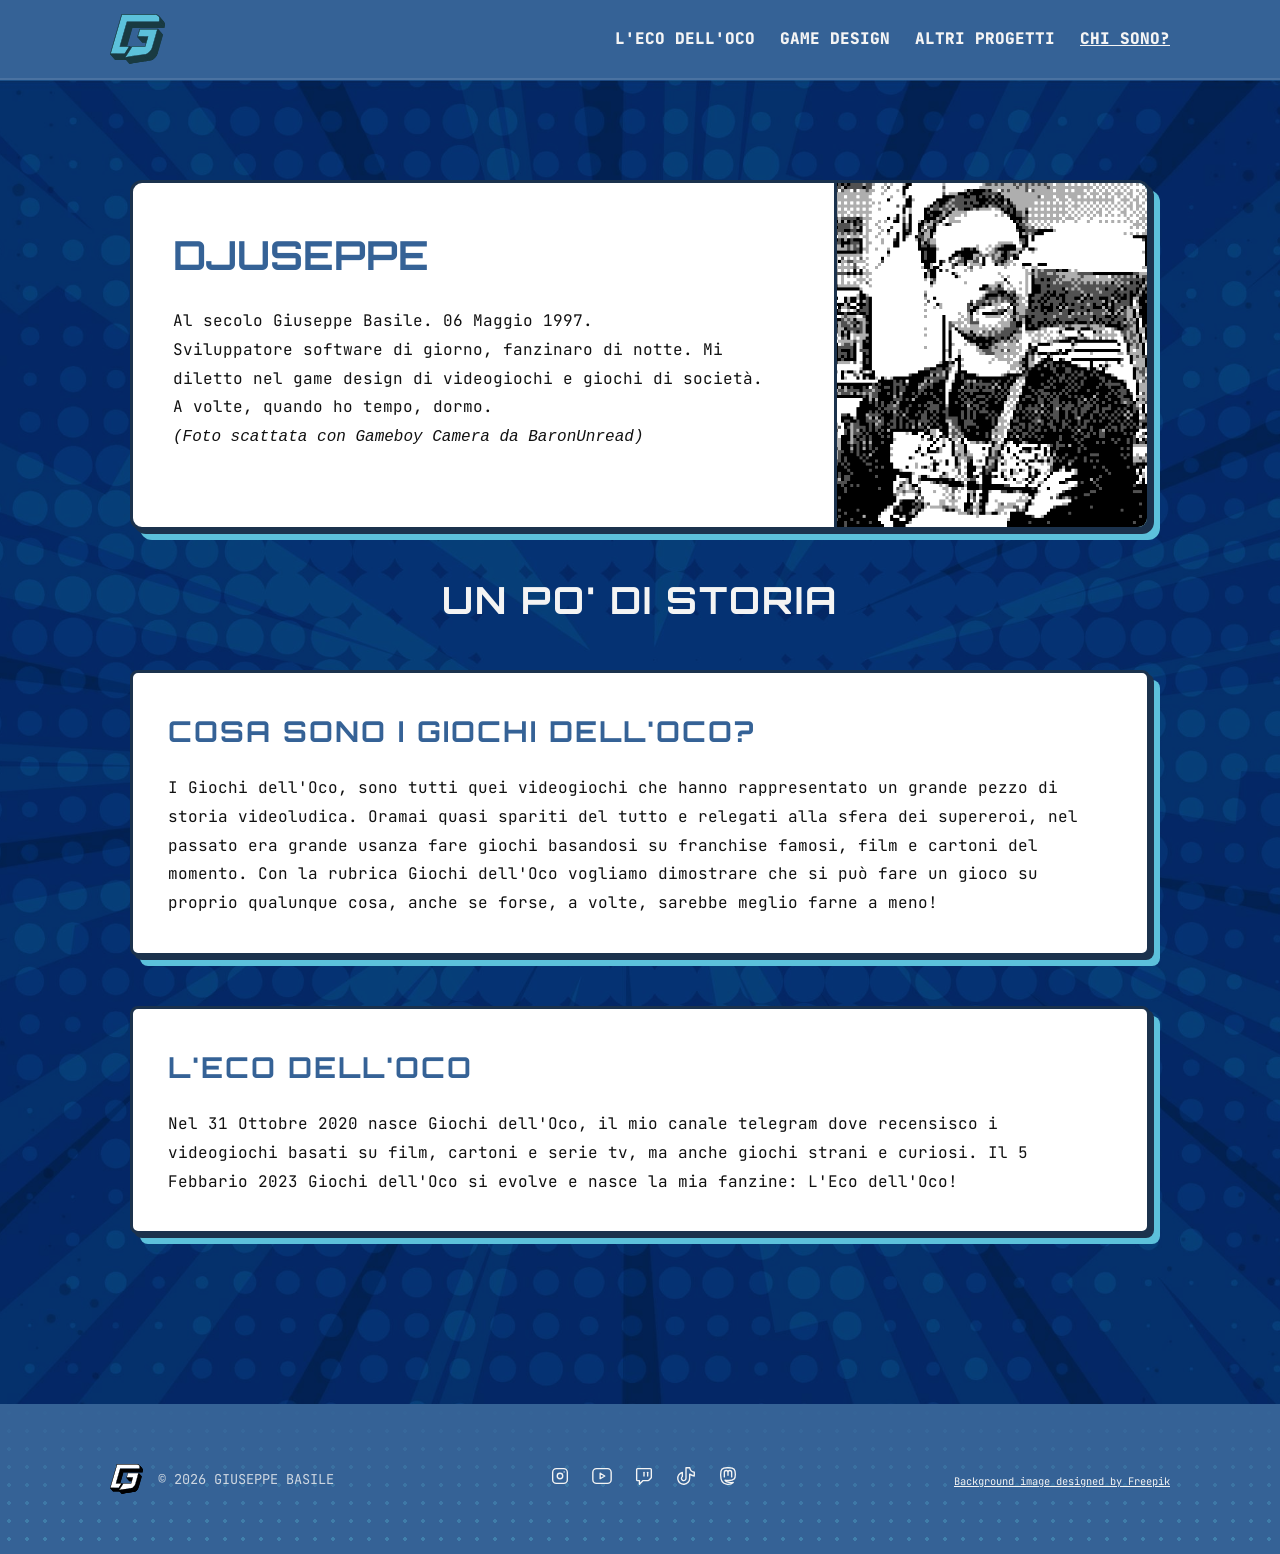
==== commit 4673fdb6: "numero 40 upload" ====
--- a/pages/about.html
+++ b/pages/about.html
@@ -9,6 +9,18 @@
     <link
         href="https://fonts.googleapis.com/css2?family=JetBrains+Mono:ital,wght@0,100..800;1,100..800&family=Orbitron:wght@400..900&family=Public+Sans:ital,wght@0,100..900;1,100..900&display=swap"
         rel="stylesheet">
+    <script id="Cookiebot" src="https://consent.cookiebot.com/uc.js" data-cbid="774a7cf8-031b-4419-8644-e4ecdeaa2268"
+        data-blockingmode="auto" type="text/javascript"></script>
+    <!-- Google tag (gtag.js) -->
+    <script async src="https://www.googletagmanager.com/gtag/js?id=G-E5PZ3YTMF1"></script>
+    <script>
+        window.dataLayer = window.dataLayer || [];
+        function gtag() { dataLayer.push(arguments); }
+        gtag('js', new Date());
+
+        gtag('config', 'G-E5PZ3YTMF1');
+    </script>
+
 </head>
 
 <body>
@@ -29,8 +41,8 @@
 
             <ul class="nav-links">
                 <li><a href="/pages/eco.html">L'Eco dell'Oco</a></li>
-                <li><a href="/pages/giochi.html">Game Design</a></li>
-                <li><a href="/pages/progetti.html">Altri Progetti</a></li>
+                <li><a href="/pages/games.html">Game Design</a></li>
+                <li><a href="/pages/wip.html">Altri Progetti</a></li>
                 <li><a href="/pages/about.html" class="active">Chi sono?</a></li>
             </ul>
         </div>
@@ -50,7 +62,8 @@
                                     Al secolo Giuseppe Basile. 06 Maggio 1997. </br>
                                     Sviluppatore software di giorno, fanzinaro di notte. Mi diletto nel game design di
                                     videogiochi e giochi di società.</br>
-                                    A volte, quando ho tempo, dormo.
+                                    A volte, quando ho tempo, dormo.</br>
+                                    <i>(Foto scattata con Gameboy Camera da BaronUnread)</i>
                                 </p>
                             </div>
                             <div class="bio-image">
@@ -61,6 +74,16 @@
                         <div class="section-title">
                             <h3>Un po' di Storia</h3>
                         </div>
+
+                        <article class="info-block">
+                            <h3>Cosa sono i Giochi dell'Oco?</h3>
+                            <p>
+                                I Giochi dell'Oco, sono tutti quei videogiochi che hanno rappresentato un grande pezzo di storia videoludica. 
+                                Oramai quasi spariti del tutto e relegati alla sfera dei supereroi, nel passato era grande usanza fare giochi 
+                                basandosi su franchise famosi, film e cartoni del momento. Con la rubrica Giochi dell'Oco vogliamo dimostrare
+                                che si può fare un gioco su proprio qualunque cosa, anche se forse, a volte, sarebbe meglio farne a meno!
+                            </p>
+                        </article>
 
                         <article class="info-block">
                             <h3>L'Eco dell'Oco</h3>
@@ -71,46 +94,6 @@
                             </p>
                         </article>
 
-                        <div class="section-title">
-                            <h3>Preferiti</h3>
-                        </div>
-                        <section class="inventory-section">
-                            <div class="inventory-grid">
-                                <div class="inv-item">
-                                    <span class="inv-icon">🕹️</span>
-                                    <span class="inv-name">I Videogames</span>
-                                </div>
-                                <div class="inv-item">
-                                    <span class="inv-icon">👾</span>
-                                    <span class="inv-name">I Pokémon</span>
-                                </div>
-                                <div class="inv-item">
-                                    <span class="inv-icon">🌳</span>
-                                    <span class="inv-name">I Parchi</span>
-                                </div>
-                                <div class="inv-item">
-                                    <span class="inv-icon">🃏</span>
-                                    <span class="inv-name">I giochi di carte</span>
-                                </div>
-                                <div class="inv-item">
-                                    <span class="inv-icon">🗯️</span>
-                                    <span class="inv-name">I Fumetti</span>
-                                </div>
-                                <div class="inv-item">
-                                    <span class="inv-icon">❓</span>
-                                    <span class="inv-name">L'enigmistica</span>
-                                </div>
-                                <div class="inv-item">
-                                    <span class="inv-icon">✏️</span>
-                                    <span class="inv-name">L'arte</span>
-                                </div>
-                                <div class="inv-item">
-                                    <span class="inv-icon">📺</span>
-                                    <span class="inv-name">Un po' di sano trash</span>
-                                </div>
-                            </div>
-                        </section>
-
 
                     </div>
                 </section>
@@ -131,7 +114,7 @@
 
             <div class="footer-right">
 
-                <a href="https://www.instagram.com/djuseppegrm" title="Instagram">
+                <a href="https://www.instagram.com/giochidelloco" title="Instagram">
                     <svg xmlns="http://www.w3.org/2000/svg" width="24" height="24" viewBox="0 0 24 24" fill="none"
                         stroke="currentColor" stroke-width="2" stroke-linecap="round" stroke-linejoin="round"
                         class="icon icon-tabler icons-tabler-outline icon-tabler-brand-instagram">
--- a/style.css
+++ b/style.css
@@ -1446,4 +1446,456 @@
     /* Ombra solida per dare profondità "meccanica" */
     filter: drop-shadow(4px 4px 10px var(--bg-card));
     transition: transform 0.3s ease;
+}
+
+/* --- CTA SOCIAL CARD --- */
+.cta-social-section {
+    padding: 100px 0; /* Spazio extra per l'immagine che sborda sopra/sotto */
+}
+
+.cta-card {
+    background: white;
+    border: 3px solid var(--secondary-color);
+    border-radius: 12px;
+    display: flex;
+    align-items: center;
+    position: relative;
+    padding: 40px;
+    box-shadow: 12px 12px 0px var(--accent-color);
+    min-height: 250px;
+}
+
+/* Mezzotono di sfondo interno alla card */
+.cta-halftone {
+    position: absolute;
+    inset: 0;
+    background-image: radial-gradient(var(--secondary-color) 40%, transparent 20%);
+    background-size: 10px 10px;
+    mask-image: linear-gradient(to right, transparent 50%, black 100%);
+    -webkit-mask-image: linear-gradient(to right, transparent 50%, black 100%);
+    opacity: 0.1;
+    pointer-events: none;
+    z-index: 1;
+}
+
+/* L'immagine che sborda */
+.cta-visual {
+    flex: 0 0 300px;
+    position: relative;
+    z-index: 5;
+}
+
+.floating-img {
+    width: 350px; /* Più grande del contenitore per farla uscire */
+    height: auto;
+    position: absolute;
+    bottom: -120px; /* Sborda verso il basso */
+    left: -50px;   /* Sborda verso sinistra */
+    filter: drop-shadow(10px 10px 0px var(--secondary-color));
+}
+
+.cta-content {
+    flex: 1;
+    position: relative;
+    z-index: 10;
+    padding-left: 60px;
+}
+
+.cta-title {
+    font-family: var(--font-mid);
+    color: var(--primary-color);
+    font-size: 2.2rem;
+    line-height: 1;
+    font-weight: 900;
+    margin-bottom: 15px;
+    text-transform: uppercase;
+}
+
+.cta-text {
+    font-family: var(--font-mid);
+    color: var(--text-dark);
+    margin-bottom: 25px;
+    font-size: 0.95rem;
+}
+
+/* Bottoni Social */
+.cta-buttons {
+    display: flex;
+    gap: 15px;
+}
+
+.btn-social {
+    padding: 12px 20px;
+    font-family: var(--font-mid);
+    font-size: 0.8rem;
+    font-weight: bold;
+    text-decoration: none;
+    color: white;
+    border: 2px solid var(--secondary-color);
+    border-radius: 4px;
+    box-shadow: 4px 4px 0px var(--secondary-color);
+    transition: all 0.2s ease;
+}
+
+.telegram { background-color: #0088cc; }
+.instagram { background-color: #e1306c; }
+
+.btn-social:hover {
+    transform: translate(-2px, -2px);
+    box-shadow: 6px 6px 0px var(--secondary-color);
+    filter: brightness(1.1);
+}
+
+/* --- RESPONSIVE --- */
+@media (max-width: 992px) {
+    .cta-card {
+        flex-direction: column;
+        padding-top: 180px; /* Spazio per l'immagine che ora sta sopra */
+        text-align: center;
+    }
+    
+    .cta-visual {
+        flex: 0 0 auto;
+        width: 100%;
+    }
+
+    .floating-img {
+        width: 250px;
+        left: 50%;
+        transform: translateX(-50%);
+        bottom: 20px; /* Posizionata sopra il testo */
+    }
+
+    .cta-content {
+        padding-left: 0;
+    }
+
+    .cta-buttons {
+        justify-content: center;
+    }
+}
+
+/* --- LISTA PROGETTI VERTICALE --- */
+.projects-list {
+    padding: 60px 0;
+}
+
+.project-card-link {
+    text-decoration: none;
+    color: inherit;
+    display: block;
+    margin-bottom: 40px;
+}
+
+.project-card {
+    background: white;
+    border: 3px solid var(--secondary-color);
+    border-radius: 12px;
+    display: flex;
+    overflow: hidden;
+    position: relative;
+    box-shadow: 10px 10px 0px var(--accent-color);
+    transition: all 0.3s ease;
+}
+
+/* L'immagine occupa circa il 40% della card */
+.project-image {
+    flex: 0 0 30%;
+    position: relative;
+    border-right: 3px solid var(--secondary-color);
+    overflow: hidden;
+}
+
+.project-image img {
+    width: 100%;
+    height: 100%;
+    object-fit: cover;
+    transition: transform 0.5s ease;
+}
+
+/* Contenuto testuale */
+.project-info {
+    flex: 1;
+    padding: 40px;
+    display: flex;
+    flex-direction: column;
+    justify-content: center;
+    z-index: 2;
+}
+
+.project-category {
+    font-family: var(--font-mid);
+    color: var(--accent-color);
+    font-size: 0.8rem;
+    font-weight: bold;
+    margin-bottom: 10px;
+}
+
+.project-title {
+    font-family: var(--font-titles);
+    font-size: 1.8rem;
+    color: var(--secondary-color);
+    margin-bottom: 15px;
+    text-transform: uppercase;
+}
+
+.project-excerpt {
+    font-family: var(--font-body);
+    line-height: 1.6;
+    color: #444;
+    margin-bottom: 25px;
+}
+
+.view-details {
+    font-family: var(--font-titles);
+    font-size: 0.9rem;
+    font-weight: bold;
+    color: var(--secondary-color);
+}
+
+/* Hover Effects */
+.project-card-link:hover .project-card {
+    transform: translate(-4px, -4px);
+    box-shadow: 14px 14px 0px var(--accent-color);
+}
+
+.project-card-link:hover .project-image img {
+    transform: scale(1.05);
+}
+
+/* Mezzotono decorativo */
+.project-halftone {
+    position: absolute;
+    right: 0;
+    bottom: 0;
+    width: 150px;
+    height: 150px;
+    background-image: radial-gradient(var(--secondary-color) 20%, transparent 20%);
+    background-size: 8px 8px;
+    opacity: 0.05;
+    pointer-events: none;
+}
+
+/* --- RESPONSIVE MOBILE --- */
+@media (max-width: 768px) {
+    .project-card {
+        flex-direction: column; /* Torna verticale su mobile */
+    }
+    
+    .project-image {
+        flex: 0 0 200px;
+        border-right: none;
+        border-bottom: 3px solid var(--secondary-color);
+    }
+
+    .project-info {
+        padding: 25px;
+    }
+
+    .project-title {
+        font-size: 1.4rem;
+    }
+}
+
+/* --- PAGINA DETTAGLIO GIOCO --- */
+
+/* Hero Section con Logo */
+.detail-hero {
+    padding: 80px 20px;
+    text-align: center;
+    position: relative;
+    overflow: hidden;
+}
+
+.logo-wrapper {
+    position: relative;
+    z-index: 5;
+}
+
+.project-logo-main {
+    max-width: 400px;
+    width: 100%;
+    height: auto;
+    filter: drop-shadow(0px 10px 0px rgba(0,0,0,0.2));
+}
+
+/* Contenuto */
+.container-small {
+    max-width: 800px;
+    margin: 0 auto;
+    padding: 60px 20px;
+}
+
+.section-label {
+    font-family: var(--font-titles);
+    font-size: 0.75rem;
+    color: var(--accent-color);
+    letter-spacing: 2px;
+    margin-bottom: 15px;
+}
+
+.detail-description p {
+    font-family: var(--font-body);
+    font-size: 1.1rem;
+    line-height: 1.8;
+    color: var(--secondary-color);
+    margin-bottom: 50px;
+}
+
+/* Griglia Asset */
+.asset-grid {
+    display: grid;
+    grid-template-columns: 1fr 1fr;
+    gap: 20px;
+    margin-bottom: 60px;
+}
+
+.asset-card {
+    border: 3px solid var(--secondary-color);
+    padding: 20px;
+    display: flex;
+    align-items: center;
+    gap: 15px;
+    background: white;
+    box-shadow: 6px 6px 0px var(--secondary-color);
+    transition: transform 0.2s ease;
+}
+
+.asset-card:hover {
+    transform: translate(-2px, -2px);
+    box-shadow: 8px 8px 0px var(--accent-color);
+}
+
+.asset-icon {
+    color: var(--accent-color);
+    background: var(--primary-color);
+    padding: 10px;
+    border-radius: 4px;
+    display: flex;
+}
+
+.asset-info h4 {
+    font-family: var(--font-mid);
+    font-size: 0.9rem;
+    font-weight: 800;
+    margin: 0;
+    color: var(--primary-color);
+}
+
+.asset-info span {
+    font-size: 0.7rem;
+    color: #666;
+}
+
+.btn-download-icon {
+    margin-left: auto;
+    color: var(--secondary-color);
+    transition: color 0.2s;
+}
+
+.btn-download-icon:hover {
+    color: var(--accent-color);
+}
+
+/* Bottone Indietro */
+.btn-back {
+    font-family: var(--font-titles);
+    text-decoration: none;
+    color: var(--secondary-color);
+    font-size: 0.8rem;
+    font-weight: bold;
+    border-bottom: 2px solid transparent;
+    transition: border 0.2s;
+}
+
+.btn-back:hover {
+    border-bottom-color: var(--accent-color);
+}
+
+/* Responsive */
+@media (max-width: 600px) {
+    .asset-grid {
+        grid-template-columns: 1fr;
+    }
+    .project-logo-main {
+        max-width: 280px;
+    }
+}
+
+/* --- MINI CAROSELLO VERTICALE (STILE CARTE) --- */
+.project-carousel {
+    margin: 40px 0;
+    padding: 20px;
+    border-radius: 8px;
+}
+
+.carousel-container {
+    position: relative;
+    display: flex;
+    align-items: center;
+    gap: 10px;
+}
+
+.carousel-track {
+    display: flex;
+    overflow-x: auto;
+    scroll-snap-type: x mandatory;
+    gap: 15px;
+    padding: 20px 5px;
+
+    /* 1. Per Firefox */
+    scrollbar-width: none; 
+
+    /* 2. Per Internet Explorer ed Edge */
+    -ms-overflow-style: none; 
+}
+
+/* 3. Per Chrome, Safari e versioni recenti di Edge */
+.carousel-track::-webkit-scrollbar {
+    display: none;
+}
+
+/* Slide verticale e "piccolina" */
+.carousel-slide {
+    flex: 0 0 auto; /* Non forziamo la larghezza al 100% */
+    scroll-snap-align: start;
+}
+
+.carousel-slide img {
+    height: 280px; /* Altezza contenuta per farle sembrare "piccoline" */
+    width: auto;   /* La larghezza si adatta al formato verticale */
+    display: block;
+    border: 3px solid var(--secondary-color);
+    box-shadow: 5px 5px 0px var(--secondary-color);
+    border-radius: 4px;
+    background: white;
+    /* Rimuoviamo il ritaglio */
+    object-fit: contain; 
+}
+
+/* Feedback al passaggio */
+.carousel-slide:hover img {
+    transform: translateY(-5px);
+    box-shadow: 8px 8px 0px var(--accent-color);
+    transition: all 0.3s ease;
+}
+
+/* Bottoni di navigazione più discreti */
+.carousel-btn {
+    flex: 0 0 35px;
+    height: 35px;
+    background: var(--secondary-color);
+    color: white;
+    border: none;
+    cursor: pointer;
+    display: flex;
+    align-items: center;
+    justify-content: center;
+    border-radius: 4px;
+}
+
+@media (max-width: 768px) {
+    .carousel-slide img {
+        height: 220px; /* Ancora più piccole su mobile */
+    }
 }
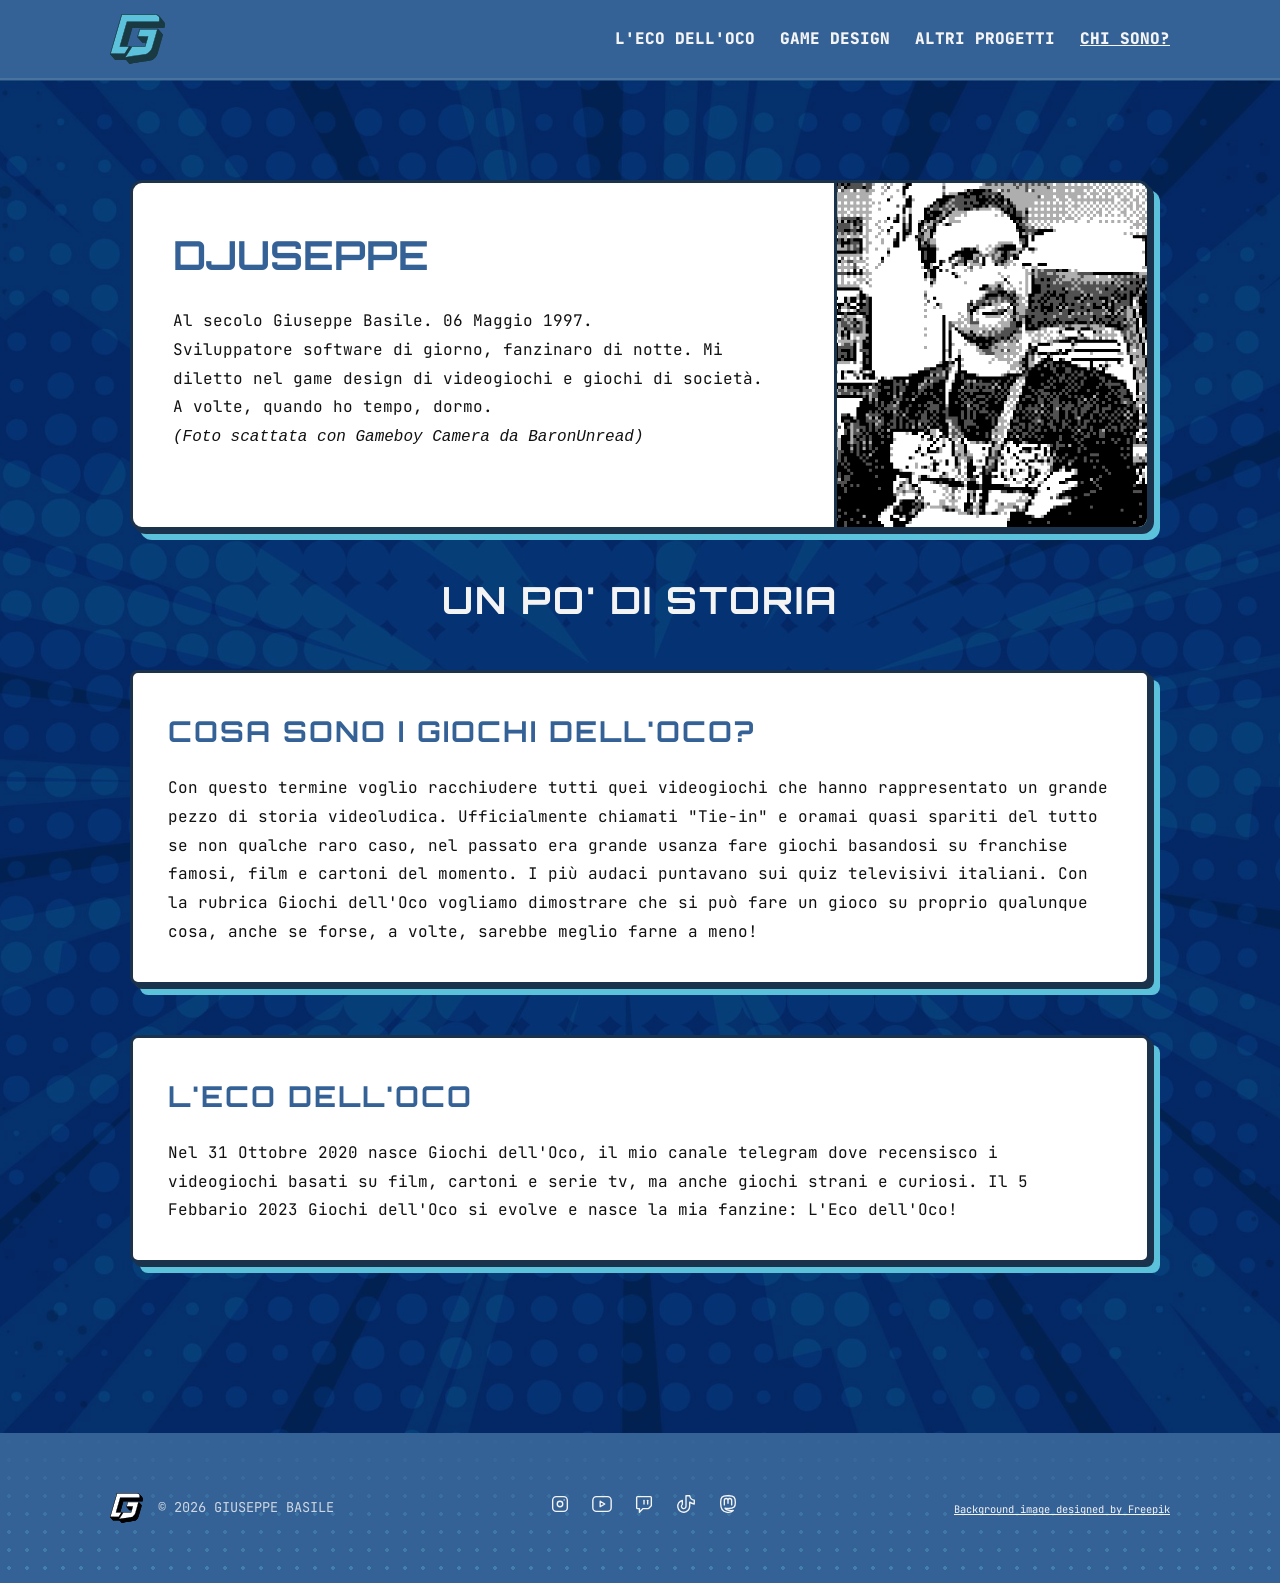
==== commit e43751ab: "fix about" ====
--- a/pages/about.html
+++ b/pages/about.html
@@ -78,10 +78,11 @@
                         <article class="info-block">
                             <h3>Cosa sono i Giochi dell'Oco?</h3>
                             <p>
-                                I Giochi dell'Oco, sono tutti quei videogiochi che hanno rappresentato un grande pezzo di storia videoludica. 
-                                Oramai quasi spariti del tutto e relegati alla sfera dei supereroi, nel passato era grande usanza fare giochi 
-                                basandosi su franchise famosi, film e cartoni del momento. Con la rubrica Giochi dell'Oco vogliamo dimostrare
-                                che si può fare un gioco su proprio qualunque cosa, anche se forse, a volte, sarebbe meglio farne a meno!
+                                Con questo termine voglio racchiudere tutti quei videogiochi che hanno rappresentato un grande pezzo di storia videoludica. 
+                                Ufficialmente chiamati "Tie-in" e oramai quasi spariti del tutto se non qualche raro caso, nel passato era grande usanza fare giochi 
+                                basandosi su franchise famosi, film e cartoni del momento. I più audaci puntavano sui quiz televisivi italiani. Con la rubrica 
+                                Giochi dell'Oco vogliamo dimostrare che si può fare un gioco su proprio qualunque cosa, anche se forse, a volte, 
+                                sarebbe meglio farne a meno!
                             </p>
                         </article>
 
